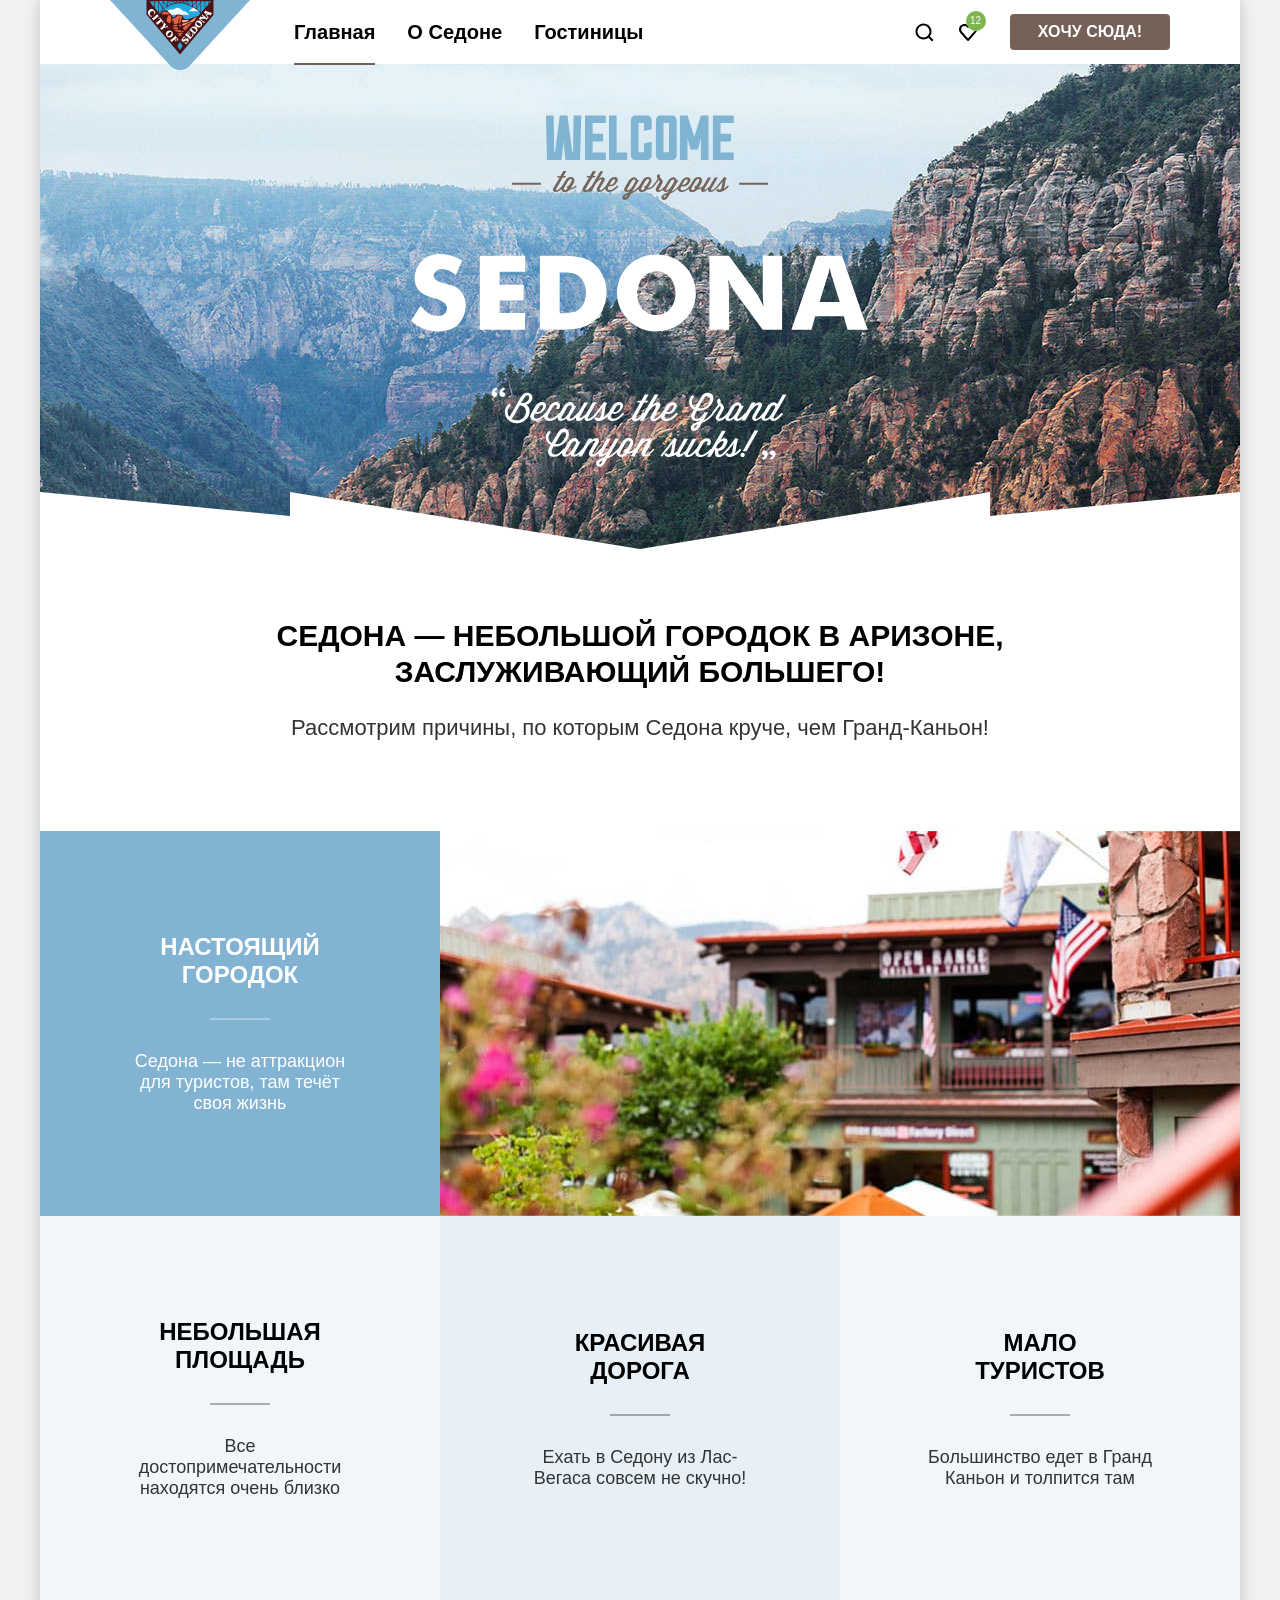
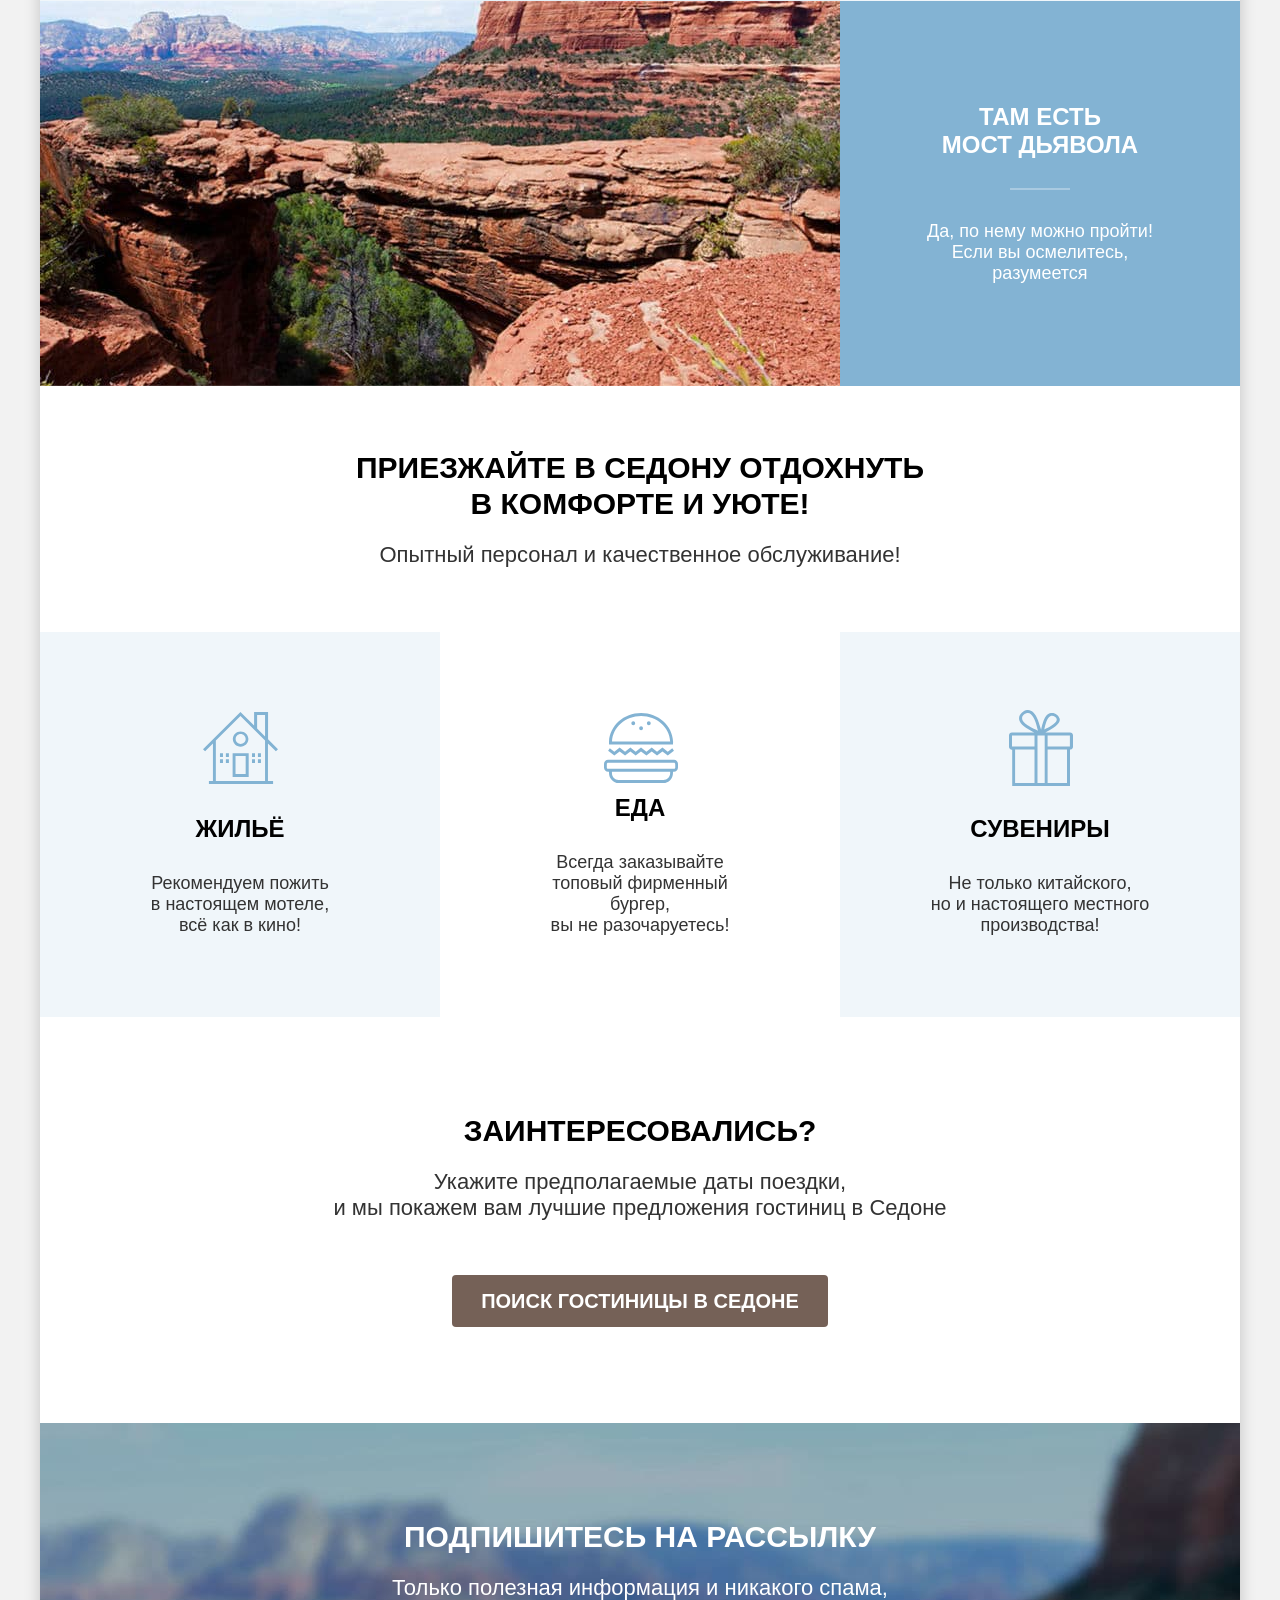
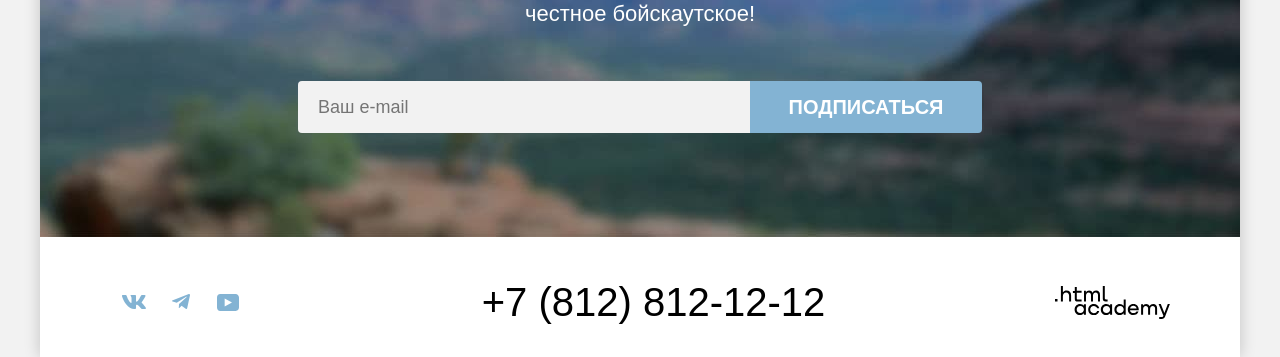
==== index.html @ 9346f553 "Merge pull request #1 from foraw/master" ====
<!DOCTYPE html>
<html lang="ru">

  <head>
    <meta charset="utf-8">
    <title>Город Седона – каньоны Аризоны</title>
    <link rel="stylesheet" href="styles/styles.css">
  </head>

  <body>
    <div class="container">
      <header class="header" data-test="header">
        <nav class="nav">
          <a class="logo" href="index.html" aria-current="page">
            <img src="images/logo.svg" width="140" height="70" alt="Логотип сайта города Седона">
          </a>
          <ul class="list nav-list">
            <li class="nav-item">
              <a class="nav-link nav-link-current" aria-current="page">Главная</a>
            </li>
            <li class="nav-item">
              <a class="nav-link" href="#">О Седоне</a>
            </li>
            <li class="nav-item">
              <a class="nav-link" href="catalog.html">Гостиницы</a>
            </li>
          </ul>
          <ul class="list nav-list user-menu-list">
            <li class="user-menu-item">
              <a class="nav-link user-menu-link user-menu-search" href="#">
                <span class="visually-hidden">Поиск по сайту</span>
              </a>
            </li>
            <li class="user-menu-item">
              <a class="nav-link user-menu-link user-menu-favorites" href="#">
                <span class="visually-hidden">Гостиниц в избранном</span>
                <span class="favorites-number">12</span>
              </a>
            </li>
            <li class="user-menu-item">
              <a class="button user-menu-button" href="#">Хочу сюда!
              </a>
            </li>
          </ul>
        </nav>
      </header>
      <main class="main" data-test="main">
        <section class="welcome" data-test="hero">
          <h1 class="visually-hidden">Добро пожаловать в Седону!</h1>
          <img class="welcome-img" src="images/welcome.svg" width="458" height="352" lang="en"
            alt="Welcome to the gorgeous Sedona, because the Grand Canyon sucks!">
        </section>
        <section class="advantages" data-test="advantages">
          <div class="title-wrapper advantages-wrapper">
            <h2 class="title">Седона&nbsp;&mdash; небольшой городок в&nbsp;Аризоне, заслуживающий большего!</h2>
            <p class="title-text">Рассмотрим причины, по&nbsp;которым Седона круче, чем Гранд-Каньон!</p>
          </div>
          <ul class="list advantages-list">
            <li class="advantages-item-special">
              <div class="advantages-item-wrap advantages-item-wrap-special">
                <h3 class="subtitle subtitle-special">Настоящий городок</h3>
                <p class="subtitle-text">Седона&nbsp;&mdash; не&nbsp;аттракцион для туристов, там течёт своя жизнь
                </p>
              </div>
              <img class="advantages-img" src="images/pictures/town-view.jpg" width="800" height="385"
                alt="Уголок Седоны на фоне гор">
            </li>
            <li class="advantages-item">
              <div class="advantages-item-wrap">
                <h3 class="subtitle subtitle-advantages">Небольшая площадь</h3>
                <p class="subtitle-text">Все достопримечательности находятся очень близко</p>
              </div>
            </li>
            <li class="advantages-item">
              <div class="advantages-item-wrap">
                <h3 class="subtitle subtitle-advantages">Красивая <br> дорога</h3>
                <p class="subtitle-text">Ехать в&nbsp;Седону из&nbsp;Лас-Вегаса совсем не&nbsp;скучно!</p>
              </div>
            </li>
            <li class="advantages-item">
              <div class="advantages-item-wrap">
                <h3 class="subtitle subtitle-advantages">Мало <br> туристов</h3>
                <p class="subtitle-text">Большинство едет в&nbsp;Гранд Каньон и&nbsp;толпится там</p>
              </div>
            </li>
            <li class="advantages-item-special">
              <img class="advantages-img" src="images/pictures/bridge.jpg" width="800" height="385" alt="Мост дьявола">
              <div class="advantages-item-wrap advantages-item-wrap-special">
                <h3 class="subtitle subtitle-special">Там есть мост&nbsp;дьявола</h3>
                <p class="subtitle-text">Да, по&nbsp;нему можно пройти! Если вы&nbsp;осмелитесь, разумеется</p>
              </div>
            </li>
          </ul>
        </section>
        <section class="advices">
          <div class="title-wrapper advices-wrapper">
            <h2 class="title">Приезжайте в&nbsp;Седону отдохнуть <br> в&nbsp;комфорте и&nbsp;уюте!</h2>
            <p class="title-text">Опытный персонал и&nbsp;качественное обслуживание!</p>
          </div>
          <ul class="list advices-list">
            <li class="advices-item advices-item-house">
              <h3 class="subtitle">Жильё</h3>
              <p class="subtitle-text">Рекомендуем пожить в&nbsp;настоящем мотеле, <br> всё как в&nbsp;кино!</p>
            </li>
            <li class="advices-item advices-item-food">
              <h3 class="subtitle">Еда</h3>
              <p class="subtitle-text">Всегда заказывайте <br> топовый фирменный бургер,
                вы&nbsp;не&nbsp;разочаруетесь!
              </p>
            </li>
            <li class="advices-item advices-item-gift">
              <h3 class="subtitle">Сувениры</h3>
              <p class="subtitle-text">Не&nbsp;только китайского, но&nbsp;и&nbsp;настоящего местного производства!
              </p>
            </li>
          </ul>
        </section>
        <section class="search" data-test="search">
          <div class="title-wrapper search-wrapper">
            <h2 class="title">Заинтересовались?</h2>
            <p class="title-text">Укажите предполагаемые даты поездки, <br> и&nbsp;мы&nbsp;покажем вам лучшие
              предложения гостиниц в&nbsp;Седоне</p>
          </div>
          <button class="button button-search" type="button" onclick="window.modalDialog.showModal();">Поиск гостиницы
            в Седоне</button>
        </section>
        <section class="subscribe subscribe-special" data-test="subscribe">
          <div class="title-wrapper subscribe-wrapper">
            <h2 class="title title-subscribe">Подпишитесь на рассылку</h2>
            <p class="title-text">Только полезная информация и&nbsp;никакого спама, честное&nbsp;бойскаутское!</p>
          </div>
          <form class="subscribe-form" action="https://echo.htmlacademy.ru/" method="post">
            <label class="visually-hidden" for="subscribe-email">Введите ваш email</label>
            <input class="input" type="email" id="subscribe-email" name="subscribe-email" placeholder="Ваш e-mail"
              required>
            <button class="button button-subscribe" type="submit">Подписаться</button>
          </form>
        </section>
      </main>
      <footer class="footer" data-test="footer">
        <section class="socials">
          <h2 class="visually-hidden">Мы в социальных сетях</h2>
          <ul class="list socials-list">
            <li class="socials-item">
              <a class="socials-link socials-link-vk" href="https://vk.com/htmlacademy">
                <span class="visually-hidden">ВКонтакте</span>
              </a>
            </li>
            <li class="socials-item">
              <a class="socials-link socials-link-telegram" href="https://t.me/htmlacademy">
                <span class="visually-hidden">Телеграм</span>
              </a>
            </li>
            <li class="socials-item">
              <a class="socials-link socials-link-youtube" href="https://www.youtube.com/user/htmlacademyru">
                <span class="visually-hidden" lang="en">YouTube</span>
              </a>
            </li>
          </ul>
        </section>
        <address class="contacts"><a class="contacts-phone" href="tel:+78128121212">+7 (812) 812-12-12</a></address>
        <a class="developer-link" href="https://htmlacademy.ru/intensive/htmlcss">
          <span class="visually-hidden">Логотип разработчика сайта HTML Academy</span>
        </a>
      </footer>
      <dialog class="modal-window" id="modalDialog">
        <div class="modal-container">
          <div class="modal modal-search">
            <form method="dialog">
              <button class="modal-close-button" type="submit">
                <span class="visually-hidden">Закрыть</span>
              </button>
            </form>
            <section class="modal-content">
              <h2 class="modal-title">Поиск гостиницы в Седоне</h2>
              <form class="modal-form" action="https://echo.htmlacademy.ru/" method="post">
                <p class="form-check-date">
                  <label class="modal-label-title" for="check-in-date">Дата заезда:</label>
                  <input class="input input-check-date" type="text" id="check-in-date" name="check-in-date"
                    placeholder="Укажите дату" value="27 Апреля 2020" autofocus required>
                  <span class="icon-calendar" tabindex="0"></span>
                </p>
                <span class="form-info form-info-warning">Мы не можем отправить вас в прошлое.</span>
                <p class="form-check-date">
                  <label class="modal-label-title" for="check-out-date">Дата выезда:</label>
                  <input class="input input-check-date" type="text" id="check-out-date" name="check-out-date"
                    placeholder="Укажите дату" value="1 Сентября 2021" required>
                  <span class="icon-calendar" tabindex="0"></span>
                </p>
                <span class="form-info">На эти даты есть свободные номера. Пока есть.</span>
                <div class="check-in-all-persons-wrapper">
                  <div class="check-in-persons-wrapper check-in-adults-wrapper">
                    <label class="modal-label-title" for="adults">Взрослые:</label>
                    <div class="buttons-wrap">
                      <button class="button button-plus-minus button-minus" type="button"></button>
                      <input class="input persons" type="text" id="adults" name="adults" value="2" placeholder="0"
                        maxlength="2" required>
                      <button class="button button-plus-minus button-plus" type="button"></button>
                    </div>
                  </div>
                  <div class="check-in-persons-wrapper check-in-children-wrapper">
                    <label class="modal-label-title modal-label-title-children" for="children">Дети:</label>
                    <span class="tooltip-icon" tabindex="0"></span>
                    <span class="tooltip-text">Укажите количество детей, которые будут с&nbsp;вами, возраст
                      которых
                      от&nbsp;6&nbsp;до&nbsp;18&nbsp;лет. Дети до&nbsp;6&nbsp;лет размещаются бесплатно.
                    </span>
                    <div class="buttons-wrap">
                      <button class="button button-plus-minus button-minus" type="button"></button>
                      <input class="input persons" type="text" id="children" name="children" value="2" placeholder="0"
                        maxlength="2">
                      <button class="button button-plus-minus button-plus" type="button"></button>
                    </div>
                  </div>
                </div>
                <button class=" button button-request" type="submit">Найти</button>
              </form>
            </section>
          </div>
        </div>
      </dialog>
    </div>
  </body>

</html>
---- styles/styles.css ----
@font-face {
   font-family: "PT Sans";
   font-weight: 400;
   font-style: normal;
   font-display: swap;
   src: url("../fonts/ptsans-400.woff2") format("woff2");
 }

 @font-face {
   font-family: "PT Sans";
   font-weight: 700;
   font-style: normal;
   font-display: swap;
   src: url("../fonts/ptsans-700.woff2") format("woff2");
 }

 body {
  font-family: "PT Sans", sans-serif;
  font-size: 22px;
  line-height: 26px;
  color: #333333;
  background-color: #f2f2f2;
  margin: 0;
}

*,
*::before,
*::after {
  box-sizing: border-box;
}

img {
  max-width: 100%;
  height: auto;
  object-fit: contain;
}

.visually-hidden {
  position: fixed;
  transform: scale(0);
}

.container {
  background-color: #ffffff;
  box-shadow: 0 0 15px rgba(0, 0, 0, 0.2);
  display: flex;
  flex-direction: column;
  width: 1200px;
  min-height: 100vh;
  margin-inline: auto;
  text-align: center;
}

.button {
  color: #ffffff;
  background-color: #83b3d3;
  display: inline-block;
  font-family: inherit;
  font-size: 16px;
  line-height: 20px;
  font-weight: 700;
  text-transform: uppercase;
  text-decoration: none;
  text-align: center;
  padding: 8px 16px;
  border: none;
  border-radius: 4px;
  cursor: pointer;
}

.button:hover,
.button:focus {
  background-color: #68a2ca;
}

.button:active {
  color: rgba(255, 255, 255, 0.3);
}

.button:disabled {
  color: #ffffff;
  background-color: #e5e5e5;
}

.header {
  color: #000000;
  padding: 0 70px;
}

.nav {
  display: flex;
  gap: 28px;
}

.logo {
  margin-bottom: -6px;
  position: relative;
}

.nav img {
  display: block;
}

.list {
  list-style-type: none;
  margin: 0;
  padding: 0;
}

.nav-list {
  width: 480px;
  display: flex;
  flex-wrap: wrap;
  align-items: center;
}

.user-menu-list {
  margin-left: auto;
  width: 350px;
  justify-content: end;
}

.nav-link {
  font-size: 20px;
  line-height: 24px;
  font-weight: 700;
  text-transform: capitalize;
  color: inherit;
  text-decoration: none;
  padding: 20px 16px;
  display: block;
  position: relative;
}

.nav-link-current::after {
  content: "";
  position: absolute;
  right: 16px;
  left: 16px;
  bottom: -1px;
  height: 2px;
  background-color: #756257;
}

.user-menu-list .nav-link {
  padding: 22px 12px;
}

.user-menu-link::before {
  content: "";
  display: block;
  background: #000000;
  width: 20px;
  height: 20px;
  -webkit-mask: no-repeat center;
  mask: no-repeat center;
}

.user-menu-search::before {
  -webkit-mask-image: url("../images/icons/search.svg");
  mask-image: url("../images/icons/search.svg");
}

.user-menu-favorites::before {
  -webkit-mask-image: url("../images/icons/favorite.svg");
  mask-image: url("../images/icons/favorite.svg");
  position: relative;
}

.favorites-number {
  display: block;
  color: #ffffff;
  background-color: #7db54f;
  font-size: 10px;
  line-height: 10px;
  font-weight: 400;
  border-radius: 50%;
  padding: 5px;
  padding-left: 4px;
  position: absolute;
  top: 11px;
  right: 4px;
}

.user-menu-button {
  background-color: #756157;
  min-width: 160px;
  margin-left: 20px;
}

.user-menu-button:hover,
.user-menu-button:focus {
  background-color: #615048;
}

.user-menu-button:active {
  color: rgba(255, 255, 255, 0.3);
  background-color: #756157;
}

.user-menu-button:disabled {
  color: #ffffff;
  background-color: #e5e5e5;
}

.main {
  flex-grow: 1;
  display: flex;
  flex-direction: column;
  gap: 20px;
}

.welcome {
  background-image: url("../images/divider.svg"), url("../images/pictures/background-rocks-1.jpg");
  background-repeat: no-repeat;
  background-color: #bdd6e5;
  background-position: bottom;
  padding: 51px 70px 82px;
}

.welcome-img {
  display: block;
  margin-inline: auto;
}

.title {
  color: #000000;
  font-size: 30px;
  line-height: 36px;
  font-weight: 700;
  text-transform: uppercase;
  margin: 0;
}

.title-text {
  margin: 0;
}

.subtitle {
  color: #000000;
  font-size: 24px;
  line-height: 28px;
  font-weight: 700;
  text-transform: uppercase;
  margin: 0;
  position: relative;
}

.advantages-item-wrap .subtitle::after{
  content: "";
  position: absolute;
  right: 85px;
  left: 85px;
  top: 85px;
  height: 2px;
  background-color: rgba(0, 0, 0, 0.3);
}

.subtitle-special {
  color: #ffffff;
}

.advantages-item-wrap .subtitle-special::after {
  background-color: rgba(255, 255, 255, 0.3);
}

.subtitle-text {
  font-size: 18px;
  line-height: 21px;
  margin: 0;
}

.advantages {
  display: flex;
  flex-direction: column;
  flex-wrap: wrap;
  gap: 25px;
}

.title-wrapper {
  display: flex;
  flex-direction: column;
  padding: 49px 190px 65px;
  gap: 20px;
}

.advantages-wrapper {
  gap: 25px;
}

.advantages-list {
  display: flex;
  flex-wrap: wrap;
}

.advantages-item {
  background-color: rgba(131, 179, 211, 0.12);
  display: flex;
  flex-direction: row;
  flex-grow: 1;
  width: 400px;
  min-height: 385px;
}

.advantages-item:nth-child(odd) {
  background-color: rgba(131, 179, 211, 0.2);
}

.advantages-item-special {
  background-color: #83b3d3;
  color: #ffffff;
  display: flex;
  flex-direction: row;
  flex-grow: 1;
}

.advantages-item-wrap {
  display: flex;
  flex-direction: column;
  flex-grow: 1;
  gap: 62px;
  margin: auto 0;
  padding: 85px;
}

.advices {
  display: flex;
  flex-direction: column;
  gap: 20px;
}

.advices-wrapper {
  padding-block: 44px;
}

.advices-list {
  display: flex;
  flex-wrap: wrap;
}

.advices-item {
  display: flex;
  flex-direction: column;
  justify-content: end;
  flex-grow: 1;
  align-items: center;
  gap: 30px;
  width: 400px;
  min-height: 385px;
  margin: auto 0;
  padding: 81px 85px 81px;
  position: relative;
}

.advices-item:nth-child(odd) {
  background-color: rgba(131, 179, 211, 0.12);
}

.advices-item::after {
  content: "";
  display: block;
  width: 75px;
  height: 72px;
  position: absolute;
  top: 80px;
  background: no-repeat center / contain;
}

.advices-item-house::after {
  background-image: url("../images/house.svg");
}

.advices-item-food::after {
  background-image: url("../images/food.svg");
}

.advices-item-gift::after {
  background-image: url("../images/gift.svg");
  top: 78px;
  height: 76px;
}

.search {
  display: flex;
  flex-direction: column;
  align-items: center;
  padding: 27px 70px 76px;
}

.search-wrapper {
  padding-bottom: 54px;
}

.button-search {
  background-color: #756157;
  font-size: 20px;
  line-height: 36px;
  min-width: 376px;
}

.button-search:hover,
.button-search:focus {
  background-color: #615048;
}

.button-search:active {
  color: rgba(255, 255, 255, 0.3);
  background-color: #756157;
}

.button-search:disabled {
  color: #ffffff;
  background-color: #e5e5e5;
}

.subscribe {
  display: flex;
  flex-direction: column;
  padding: 47px 70px 104px;
}

.subscribe-wrapper {
  padding-bottom: 54px;
}

.subscribe-form {
  display: flex;
  margin-inline: auto;
  min-width: 684px;
}

.title-subscribe {
  color: #ffffff;
}

.subscribe-special {
  background-image: url("../images/pictures/background-rocks-3.jpg");
  background-size: cover;
  background-repeat: no-repeat;
  background-color: #bdd6e5;
  color: #ffffff;
}

.input {
  background-color: #f2f2f2;
  font-family: inherit;
  font-size: 18px;
  line-height: 24px;
  text-indent: 20px;
  padding: 0;
  border: none;
  border-radius: 4px 0 0 4px;
  flex-grow: 1;
}

.button-subscribe {
  font-size: 20px;
  line-height: 36px;
  min-width: 232px;
  border-radius: 0 4px 4px 0;
}

.footer {
  display: flex;
  justify-content: space-between;
  align-items: center;
  padding: 45px 70px 35px;
}

.socials {
  width: 142px;
  height: 40px;
}

.socials-list {
  display: flex;
}

.socials-link {
  display: flex;
  justify-content: center;
  align-items: center;
  width: 47px;
  height: 40px;
}

.socials-link::before {
  content: "";
  display: block;
  background: #83b3d3;
  -webkit-mask: no-repeat center;
  mask: no-repeat center;
}

.socials-link-vk::before {
  width: 24px;
  height: 14px;
  -webkit-mask-image: url("../images/socials/vk.svg");
  mask-image: url("../images/socials/vk.svg");
}

.socials-link-telegram::before {
  width: 18px;
  height: 16px;
  -webkit-mask-image: url("../images/socials/telegram.svg");
  mask-image: url("../images/socials/telegram.svg");
}

.socials-link-youtube::before {
  width: 22px;
  height: 17px;
  -webkit-mask-image: url("../images/socials/youtube.svg");
  mask-image: url("../images/socials/youtube.svg");
}

.socials-link:hover::before,
.socials-link:focus::before {
  background: #68a2ca;
}

.socials-link:active::before {
  background: rgba(104, 162, 202, 0.3);
}

.contacts-phone {
  color: #000000;
  font-style: normal;
  font-size: 40px;
  line-height: 40px;
  text-transform: uppercase;
  text-decoration: none;
  white-space: nowrap;
  display: inline-block;
}

.contacts-phone:hover,
.contacts-phone:focus {
  color: #756157;
}

.contacts-phone:active {
  color: rgba(117, 97, 87, 0.3);
}

.developer-link {
  display: flex;
  justify-content: center;
  align-items: center;
  width: 115px;
  height: 33px;
}

.developer-link::before {
  content: "";
  display: block;
  width: 115px;
  height: 33px;
  background: #000000;
  -webkit-mask: url("../images/developer-logo.svg") no-repeat center;
  mask: url("../images/developer-logo.svg") no-repeat center;
}

.developer-link:hover::before,
.developer-link:focus::before {
  background: #756157;
}

.developer-link:active::before {
  background: rgba(117, 97, 87, 0.3);
}

body:has(.modal-window[open]:modal) {
  overflow: hidden;
}

html:has(.modal-window[open]:modal) {
  scrollbar-width: none;
  scrollbar-color: transparent transparent;

  &::-webkit-scrollbar {
    width: 0;
    background: transparent;
  }
}

.modal-window {
  margin: 0;
  padding: 0;
  border: 0;
}

.modal-window[open]:modal {
  width: 100%;
  height: 100%;
  background: transparent;
}

.modal-window::backdrop {
  background: rgba(242, 242, 242, 0.8);
}

.modal-container {
  position: fixed;
  inset: 0;
  display: flex;
  width: 100%;
  height: 100%;
}

.modal {
  position: relative;
  margin: auto;
  padding: 64px 70px;
  border-radius: 30px;
  box-shadow: 0 25px 50px 0 rgba(0, 0, 0, 0.15);
  background-color: #ffffff;
}

.modal-search {
  min-width: 717px;
}

.modal-close-button {
  position: absolute;
  padding: 0;
  top: 64px;
  right: 52px;
  width: 52px;
  height: 52px;
  border: none;
  border-radius: 50%;
  background-color: #f2f2f2;
  cursor: pointer;
}

.modal-close-button::after {
  position: absolute;
  content: "";
  display: block;
  top: 19px;
  left: 19px;
  width: 14px;
  height: 14px;
  background: #000000;
  -webkit-mask: url("../images/icons/close.svg") no-repeat center;
  mask: url("../images/icons/close.svg") no-repeat center;
}

.modal-close-button:hover {
  background-color: #e6e6e6;
}

.modal-close-button:focus {
  background-color: #e6e6e6;
  outline: 3px solid #82b3d3;
}

.modal-close-button:active::after {
  opacity: 0.3;
}

.modal-form {
  display: flex;
  flex-direction: column;
}

.form-check-date {
  display: flex;
  justify-content: space-between;
  align-items: center;
  margin: 0;
  margin-bottom: 4px;
  position: relative;
}

.input-check-date {
  font-weight: 700;
  width: 440px;
  border-radius: 4px;
  padding: 12px 20px;
  text-indent: 0;
  flex-grow: 0;
}

.input-check-date:hover {
  background-color: #e6e6e6;
}

.input-check-date:focus {
  background-color: #e6e6e6;
  border-radius: 5px;
  outline: 3px solid #82b3d3;
}

.icon-calendar {
  position: absolute;
  content: "";
  display: block;
  width: 20px;
  height: 20px;
  top: 14px;
  right: 20px;
  cursor: pointer;
  background: url("../images/icons/calendar.svg") no-repeat center;
}

.modal-title {
  font-size: 30px;
  line-height: 36px;
  text-align: left;
  max-width: 500px;
  margin: 0;
  margin-bottom: 64px;
  color: #000000;
  text-transform: uppercase;
}

.form-info {
  font-size: 16px;
  line-height: 21px;
  text-align: left;
  margin-left: 157px;
  margin-bottom: 23px;
}

.form-info-warning {
  color: #ff5757;
}

.check-in-all-persons-wrapper {
  display: flex;
  justify-content: space-between;
  flex-wrap: wrap;
  margin-bottom: 48px;
}

.check-in-persons-wrapper {
  display: flex;
  flex-wrap: wrap;
  align-items: center;
  justify-content: space-between;
  min-width: 242px;
  gap: 46px;
}

.modal-label-title {
  font-size: 20px;
  line-height: 24px;
  font-weight: 700;
  text-transform: capitalize;
  color: inherit;
  cursor: pointer;
}

.tooltip-icon {
  position: absolute;
  width: 0;
  height: 0;
}

.tooltip-icon::after {
  position: absolute;
  content: "";
  display: block;
  width: 26px;
  height: 26px;
  top: -12px;
  left: 59px;
  cursor: pointer;
  background: url("../images/icons/info.svg") no-repeat center;
}

.check-in-children-wrapper {
  position: relative;
}

.tooltip-text {
  font-size: 16px;
  line-height: 20px;
  font-weight: 400;
  text-align: left;
  color: #ffffff;
  border-radius: 10px;
  box-shadow: 0 15px 30px 0 rgba(0, 0, 0, 0.3);
  background: #333333;
  width: 256px;
  padding: 21px;
  position: absolute;
  content: "";
  top: 52px;
  left: -56px;
  display: none;
}

.tooltip-text::before {
  position: absolute;
  content: "";
  display: block;
  width: 0;
  height: 0;
  top: -17px;
  left: 119px;
  border: 9px solid transparent;
  border-bottom: 9px solid #333333;
}

.tooltip-icon:hover + .tooltip-text,
.tooltip-icon:focus + .tooltip-text,
.tooltip-icon:active + .tooltip-text {
  display: block;
}

.buttons-wrap {
  display: flex;
  width: 110px;
  align-items: center;
  background-color: #f2f2f2;
  border-radius: 4px;
}

.button-plus-minus {
  display: flex;
  justify-content: center;
  align-items: center;
  width: 20px;
  height: 20px;
  margin: 14px 10px;
  padding: 0;
  background-color: #f2f2f2;
  cursor: pointer;
}

.button-plus-minus::after {
  content: "";
  display: block;
  width: 20px;
  height: 20px;
  background-color:  rgba(117, 97, 87, 0.3);
  -webkit-mask: no-repeat center;
  mask: no-repeat center;
}

.button-plus::after {
  -webkit-mask-image: url("../images/icons/plus.svg");
  mask-image: url("../images/icons/plus.svg");
}

.button-minus::after {
  -webkit-mask-image: url("../images/icons/minus.svg");
  mask-image: url("../images/icons/minus.svg");
}

.button-plus-minus:hover,
.button-plus-minus:focus,
.button-plus-minus:active {
  background-color: #f2f2f2;
}

.button-plus-minus:focus {
  outline: 3px solid #82b3d3;
  border-radius: 4px;
}

.button-plus-minus:hover::after {
  background-color: #000000;
}

.button-plus-minus:focus::after {
  background: #000000;
}

.persons {
  line-height: 20px;
  font-weight: 700;
  text-indent: 0;
  text-align: center;
  width: 31px;
  padding: 14px 4px;
  cursor: pointer;
}

.button-request {
  font-size: 20px;
  line-height: 24px;
  padding-block: 18px;
  border-radius: 10px;
}

.catalog-top {
  background-image: url("../images/pictures/background-rocks-2.jpg");
  background-repeat: no-repeat;
  background-size: cover;
  background-color: #bdd6e5;
  color: #ffffff;
  text-align: left;
  display: flex;
  flex-direction: column;
  padding: 35px 70px 70px;
}

.catalog-top-title {
  font-size: 60px;
  font-weight: 700;
  line-height: 78px;
  margin: 0;
  margin-bottom: 8px;
}

.breadcrumbs-list {
  display: flex;
  align-items: center;
  gap: 28px;
  font-size: 16px;
  line-height: 21px;
  margin: 0;
  margin-bottom: 40px;
}

.breadcrumbs-link {
  color: inherit;
  text-decoration: none;
}

.breadcrumbs-link-index {
  content: "";
  display: block;
  width: 13px;
  height: 15px;
  background-color: #ffffff;
  -webkit-mask: url("../images/icons/house-small.svg") no-repeat center;
  mask: url("../images/icons/house-small.svg") no-repeat center;
}

.breadcrumbs-link-index:hover {
  background-color: rgba(255, 255, 255, 0.6);
}

.breadcrumbs-link-index:active {
  background-color: rgba(255, 255, 255, 0.3);
}

.breadcrumbs-link-catalog {
  position: relative;
}

.breadcrumbs-link-catalog::before {
  content: "";
  display: block;
  width: 7px;
  height: 10px;
  position: absolute;
  top: 6px;
  left: -17px;
  background: url("../images/icons/arrow-right.svg") no-repeat center;
}

.filter-form {
  display: flex;
  gap: 70px;
  flex-wrap: wrap;
}

.filter-group {
  display: flex;
  gap: 18px;
  flex-direction: column;
  min-width: 150px;
  margin: 0;
  margin-bottom: 3px;
  padding: 0;
  border: none;
}

.filter-list {
  display: grid;
  gap: 16px;
}

.filter-title {
  font-size: 20px;
  line-height: 24px;
  font-weight: 700;
  margin-bottom: 32px;
  padding: 0;
}

.filter-item {
  font-size: 18px;
  line-height: 23px;
}

.filter-subject {
  position: relative;
  display: block;
  padding-left: 36px;
  cursor: pointer;
}

.input-check {
  position: absolute;
  top: 2px;
  left: 0;
  width: 20px;
  height: 20px;
  border-radius: 4px;
  background-color: #ffffff;
}

.input-check-radio {
  border-radius: 50%;
}

.input-box[type="checkbox"]:checked + .input-check-box::after {
  position: absolute;
  content: "";
  display: block;
  width: 20px;
  height: 19px;
  top: 50%;
  left: 50%;
  transform: translate(-50%,-50%);
  background: no-repeat;
  background-image: url("../images/icons/tick.svg");
}

.input-radio[type="radio"]:checked + .input-check-radio::after {
  position: absolute;
  content: "";
  display: block;
  width: 10px;
  height: 10px;
  border-radius: 50%;
  top: 50%;
  left: 50%;
  transform: translate(-50%,-50%);
  background-color: #3f5e72;
}

.filter-subject:hover .input-check {
  background-color: rgba(255, 255, 255, 0.6);
}

.filter-subject:hover .check-box-title {
  color: rgba(255, 255, 255, 0.6);
}

.input-check:focus {
  outline: 3px solid #83b3d3;
}

.filter-subject:active .input-check {
  background-color: rgba(255, 255, 255, 0.3);
}

.filter-subject:active .check-box-title {
  color: rgba(255, 255, 255, 0.3);
}

.filter-group-price {
  display: grid;
  grid-template-columns: 1fr 1fr;
  column-gap: 2px;
  align-content: space-between;
  margin: 0;
  margin-left: auto;
}

.filter-inputs-wrapper {
  display: flex;
  gap: 2px;
  grid-column: 1 / -1;
}

.control-price-wrap {
  position: relative;
  display: flex;
}

.filter-input {
  font-weight: 700;
  width: 143px;
  padding-block: 12px;
}

.filter-input-right {
  border-radius: 0 4px 4px 0;
}

.input-box {
  font-family: inherit;
  font-size: inherit;
}

.input-text {
  position: absolute;
  content: "";
  display: block;
  width: 20px;
  height: 24px;
  top: 12px;
  right: 17px;
  font-size: 18px;
  line-height: 24px;
  color: #000000;
  opacity: 0.3;
}

.input-text-right {
  right: 20px;
}

.range-scale {
  grid-column: 1 / -1;
  position: relative;
  height: 4px;
  margin-bottom: 8px;
  background-color: rgba(255, 255, 255, 0.3);
}

.range-bar {
  position: absolute;
  height: 4px;
  background-color: #ffffff;
}

.button-slider {
  position: absolute;
  width: 20px;
  height: 20px;
  background: #ffffff;
  border-radius: 5px;
  border-style: none;
  cursor: pointer;
}

.button-slider:focus {
  outline: 3px solid #83b3d3;
  box-shadow: 0 4px 10px 0 rgba(0, 0, 0, 0.25);
}

.button-slider:active {
  outline: 2px solid #83b3d3;
  box-shadow: 0 7px 15px 0 rgba(0, 0, 0, 0.4);
}

.button-slider-min {
  top: -8px;
  left: -10px;
}

.button-slider-max {
  top: -8px;
  left: 197px;
}

.filter-form-buttons {
  display: flex;
  flex-direction: column;
  justify-content: end;
}

.filter-form-button {
  min-width: 191px;
}

.button-reset {
  background-color: transparent;
  margin-top: 32px;
}

.button-reset:hover {
  background-color: inherit;
  color: rgba(255, 255, 255, 0.6);
}

.button-reset:focus {
  background-color: inherit;
  outline: 3px solid #83b3d3;
}

.button-reset:active {
  background-color: inherit;
  color: rgba(255, 255, 255, 0.3);
}

.button-reset:disabled {
  background-color: inherit;
  opacity: 0.1;
}

.sorting-wrapper {
  display: flex;
  align-items: center;
  padding: 30px 70px 20px;
}

.select-wrap {
  position: relative;
  display: flex;
  align-items: center;
  width: 292px;
  margin-left: 200px;
  margin-right: auto;
}

.select-sorting {
  font-family: inherit;
  font-size: 18px;
  line-height: 21px;
  color: #333333;
  width: 100%;
  padding: 14px 20px;
  padding-right: 99px;
  outline: 2px solid #e5e5e5;
  outline-offset: -2px;
  border: none;
  border-radius: 4px;
  background-color: #ffffff;
  background-image: url("../images/icons/arrow-down.svg");
  background-repeat: no-repeat;
  background-position: right 20px center;
  appearance: none;
}

.select-sorting:hover,
.select-sorting:focus {
  outline-color: #68a2ca;
}

.select-sorting:disabled {
  outline-color: rgba(0, 0, 0, 0.3);
}

.view-mode-list {
  display: flex;
  gap: 8px;
}

.view-mode-link {
  color: inherit;
  text-decoration: none;
}

.view-mode-link {
  display: flex;
  justify-content: center;
  align-items: center;
  width: 48px;
  height: 48px;
  border: 2px solid #e5e5e5;
  border-radius: 4px;
}

.view-mode-selected {
  border-color: #000000;
}

.view-mode-link:hover {
  border-color: #000000;
}

.view-mode-link:focus {
  border-color: #68a2ca;
}

.view-mode-link:active {
  border-color: #000000;
}

.view-mode-link::before {
  content: "";
  display: block;
  background-color: #000000;
  background: no-repeat center;
}

.view-mode-tile::before {
  width: 16px;
  height: 14px;
  background-image: url("../images/icons/mode-tile.svg");
}

.view-mode-card::before {
  width: 16px;
  height: 14px;
  background-image: url("../images/icons/mode-card.svg");
}

.view-mode-list::before {
  width: 16px;
  height: 14px;
  background-image: url("../images/icons/mode-list.svg");
}

.catalog {
  display: flex;
  flex-direction: column;
  gap: 20px;
  text-align: left;
}

.catalog-list {
  display: grid;
  grid-template-columns: repeat(3, 1fr);
  gap: 20px;
  padding: 0 70px 20px;
  position: relative;
}

.catalog-list::after {
  content: "";
  position: absolute;
  right: 70px;
  left: 70px;
  bottom: -20px;
  height: 1px;
  background-color: #e6e6e6;
}

.catalog-item {
  display: grid;
  grid-template-columns: 1fr 1fr;
  row-gap: 16px;
  column-gap: 20px;
  padding: 20px;
  box-shadow: 1px 1px #e6e6e6, -1px -1px #e6e6e6;
  border-radius: 4px;
}

.catalog-img-link {
  text-decoration: none;
  grid-column: 1 / -1;
  justify-self: center;
}

.catalog-image {
  display: block;
  object-fit: contain;
}

.catalog-title-link {
  text-decoration: none;
  grid-column: 1 / -1;
}

.catalog-title {
  text-transform: none;
}

.subtitle-text-price {
  justify-self: end;
}

.button-info {
  background-color: #756157;
}

.button-info:hover,
.button-info:focus {
  background-color: #615048;
}

.button-info:active {
  color: rgba(255, 255, 255, 0.3);
  background-color: #756157;
}

.button-search:disabled {
  color: #ffffff;
  background-color: #e5e5e5;
}

.button-favorite-active {
  background-color: #7db54f;
}

.button-favorite-active:hover,
.button-favorite-active:focus {
  background-color: #6c9e42;
}

.button-favorite-active:active {
  color: rgba(255, 255, 255, 0.3);
  background-color: #7db54f;
}

.button-favorite-active:disabled {
  color: #ffffff;
  background-color: #e5e5e5;
}

.button-rating {
  color: #000000;
  background-color: #f2f2f2;
  font-weight: 400;
  padding: 9px 16px 8px;
  cursor: default;
}

.button-rating:hover,
.button-rating:focus,
.button-rating:active,
.button-rating:disabled{
  background-color: #f2f2f2;
  color: #000000;
}

.catalog-item p {
  margin: 0;
}

.stars {
  position: relative;
}

.stars::after {
  content: "";
  display: block;
  width: 18px;
  height: 17px;
  transform: translateY(10px);
  background-image: url("../images/icons/star.svg");
  background-repeat: space;
  background-position: left;
}

.stars-two::after {
  width: 42px;
}

.stars-three::after {
  width: 66px;
}

.stars-four::after {
  width: 89px;
}

.stars-five::after {
  width: 104px;
}

.pagination-list {
  display: flex;
  padding: 40px 70px;
  gap: 8px;
}

.button-pagination {
  font-size: 20px;
  line-height: 36px;
  padding: 12px 24px;
}

.button-pagination-current {
  background-color: #f2f2f2;
  color: #000000;
  cursor: default;
}

.button-pagination-current:hover,
.button-pagination-current:focus,
.button-pagination-current:active,
.button-pagination-current:disabled {
  background-color: #f2f2f2;
  color: #000000;
}

.pagination-dots {
  font-weight: 400;
  background-color: transparent;
  color: #000000;
  cursor: default;
}

.pagination-dots:hover,
.pagination-dots:focus,
.pagination-dots:active,
.pagination-dots:disabled {
  background-color: transparent;
  color: #000000;
}

.button-pagination-two-digits {
  padding: 12px 18px;
}
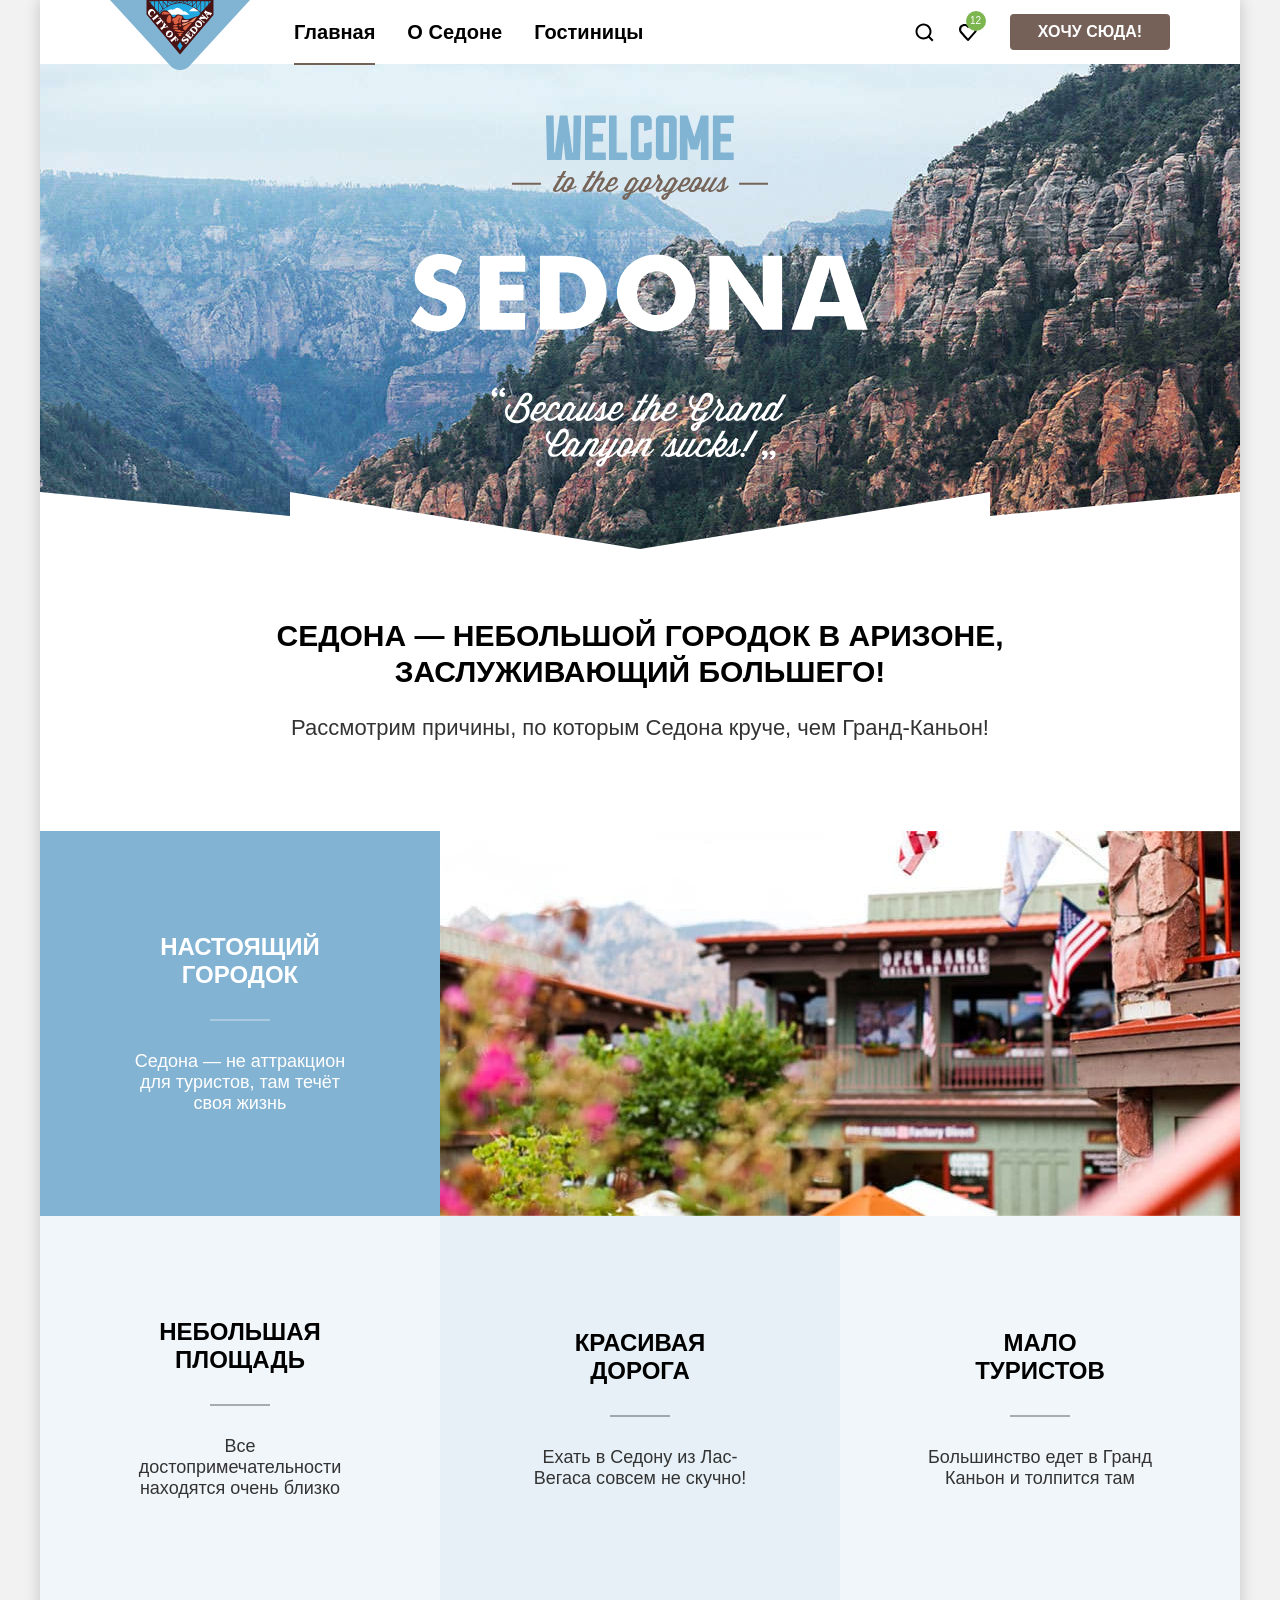
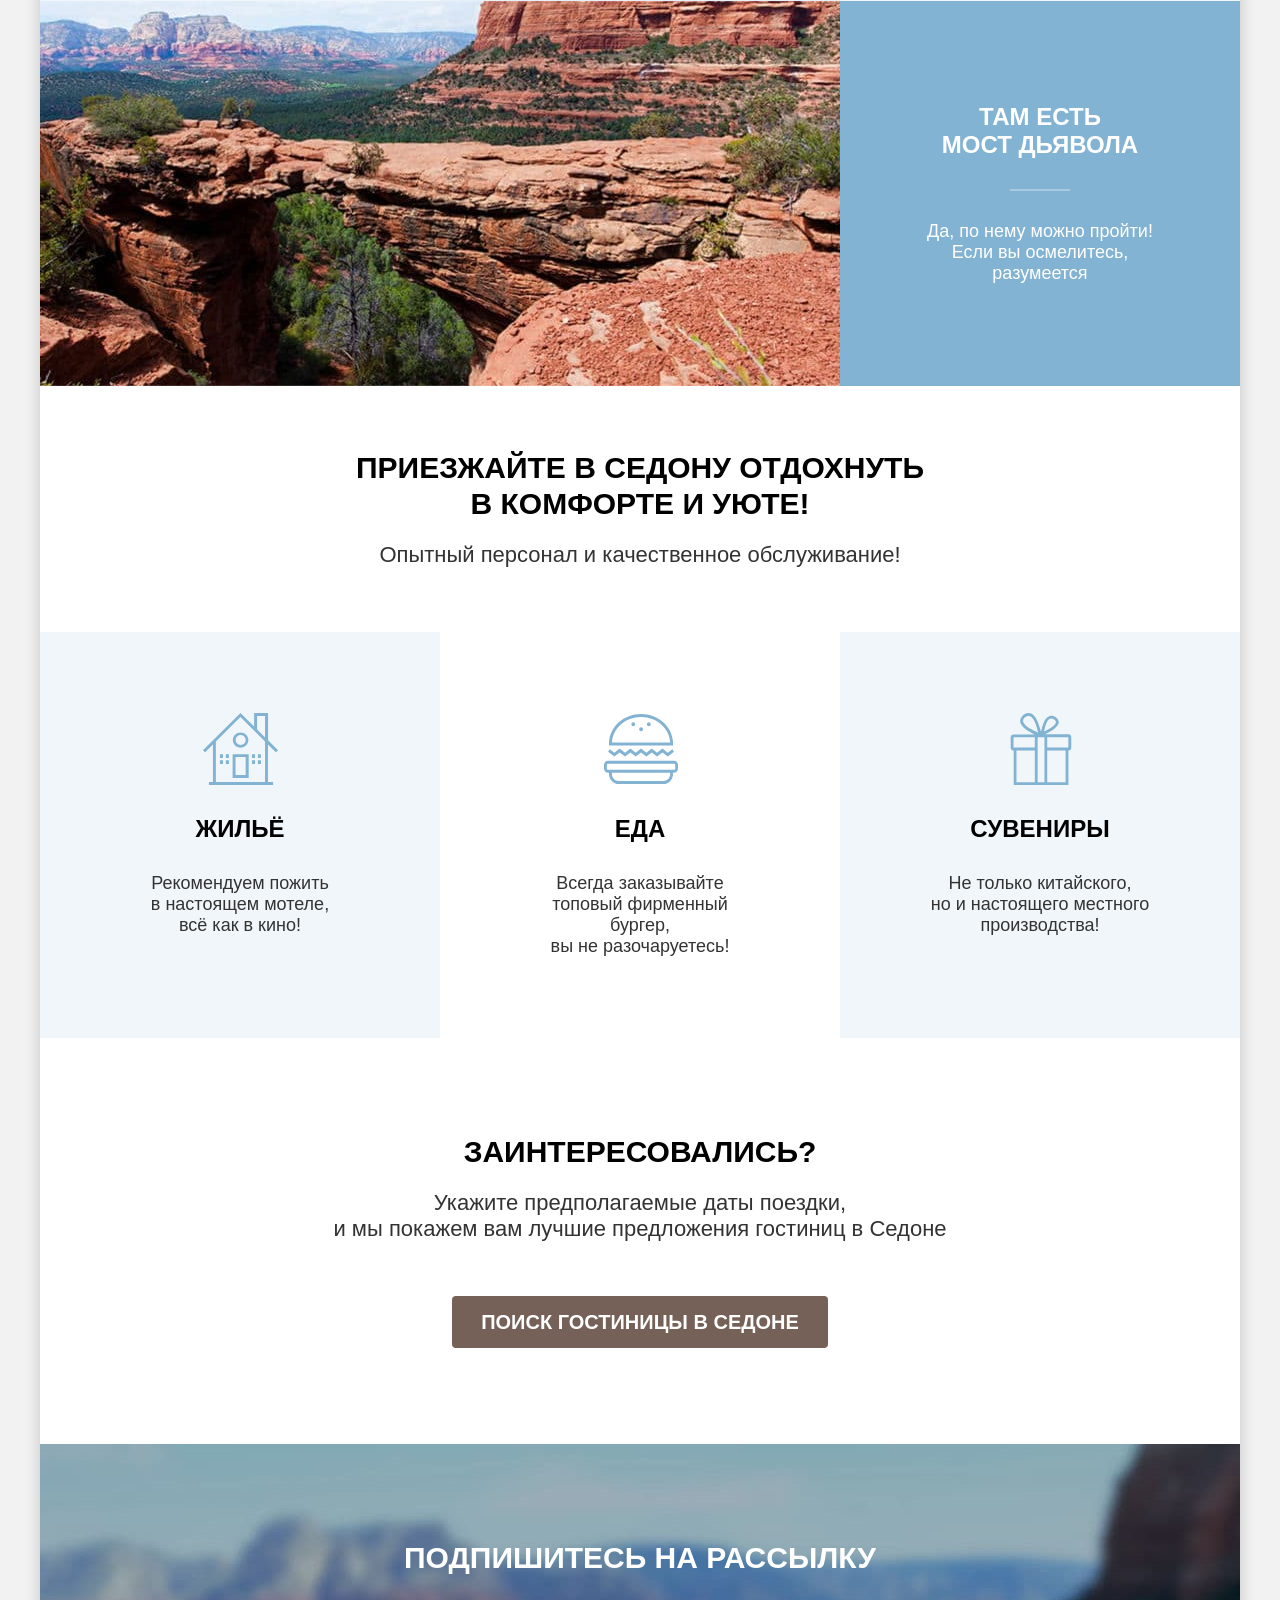
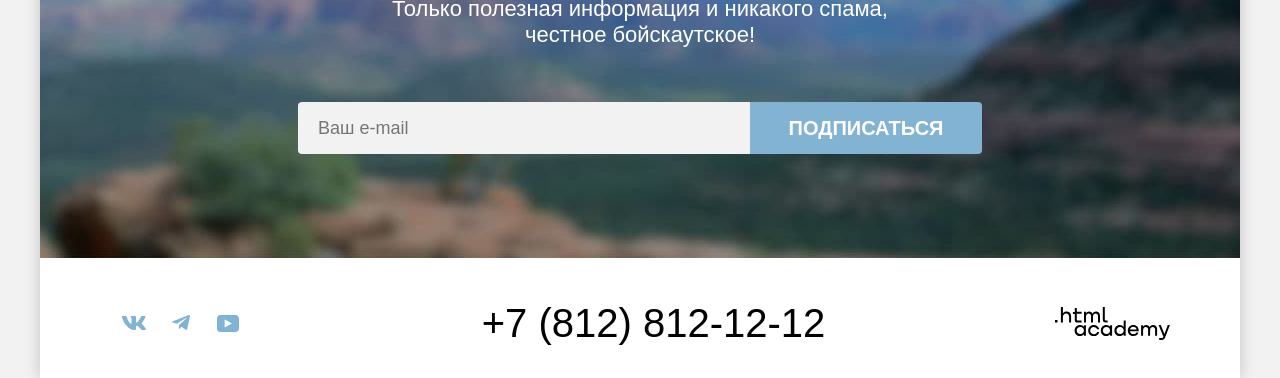
==== commit cbb29232: "Merge pull request #2 from foraw/master" ====
--- a/index.html
+++ b/index.html
@@ -5,6 +5,7 @@
     <meta charset="utf-8">
     <title>Город Седона – каньоны Аризоны</title>
     <link rel="stylesheet" href="styles/styles.css">
+    <link rel="icon" href="/favicon.ico">
   </head>
 
   <body>
@@ -177,25 +178,29 @@
                 <p class="form-check-date">
                   <label class="modal-label-title" for="check-in-date">Дата заезда:</label>
                   <input class="input input-check-date" type="text" id="check-in-date" name="check-in-date"
-                    placeholder="Укажите дату" value="27 Апреля 2020" autofocus required>
-                  <span class="icon-calendar" tabindex="0"></span>
+                    placeholder="Укажите дату" value="27 апреля 2020" autofocus required>
+                  <span class="icon-calendar" tabindex="0" aria-label="Календарь даты заезда"></span>
+                  <span class="form-info form-info-warning">Мы не можем отправить вас в прошлое.</span>
                 </p>
-                <span class="form-info form-info-warning">Мы не можем отправить вас в прошлое.</span>
                 <p class="form-check-date">
                   <label class="modal-label-title" for="check-out-date">Дата выезда:</label>
                   <input class="input input-check-date" type="text" id="check-out-date" name="check-out-date"
-                    placeholder="Укажите дату" value="1 Сентября 2021" required>
-                  <span class="icon-calendar" tabindex="0"></span>
+                    placeholder="Укажите дату" value="1 сентября 2023" required>
+                  <span class="icon-calendar" tabindex="0" aria-label="Календарь даты выезда "></span>
+                  <span class="form-info">На эти даты есть свободные номера. Пока есть.</span>
                 </p>
-                <span class="form-info">На эти даты есть свободные номера. Пока есть.</span>
                 <div class="check-in-all-persons-wrapper">
                   <div class="check-in-persons-wrapper check-in-adults-wrapper">
                     <label class="modal-label-title" for="adults">Взрослые:</label>
                     <div class="buttons-wrap">
-                      <button class="button button-plus-minus button-minus" type="button"></button>
-                      <input class="input persons" type="text" id="adults" name="adults" value="2" placeholder="0"
+                      <button class="button button-plus-minus button-minus" type="button">
+                        <span class="visually-hidden">Увеличивает количество взрослых</span>
+                      </button>
+                      <input class="input input-persons" type="text" id="adults" name="adults" value="2" placeholder="0"
                         maxlength="2" required>
-                      <button class="button button-plus-minus button-plus" type="button"></button>
+                      <button class="button button-plus-minus button-plus" type="button">
+                        <span class="visually-hidden">Уменьшает количество взрослых</span>
+                      </button>
                     </div>
                   </div>
                   <div class="check-in-persons-wrapper check-in-children-wrapper">
@@ -206,10 +211,14 @@
                       от&nbsp;6&nbsp;до&nbsp;18&nbsp;лет. Дети до&nbsp;6&nbsp;лет размещаются бесплатно.
                     </span>
                     <div class="buttons-wrap">
-                      <button class="button button-plus-minus button-minus" type="button"></button>
-                      <input class="input persons" type="text" id="children" name="children" value="2" placeholder="0"
-                        maxlength="2">
-                      <button class="button button-plus-minus button-plus" type="button"></button>
+                      <button class="button button-plus-minus button-minus" type="button">
+                        <span class="visually-hidden">Увеличивает количество детей</span>
+                      </button>
+                      <input class="input input-persons" type="text" id="children" name="children" value="2"
+                        placeholder="0" maxlength="2">
+                      <button class="button button-plus-minus button-plus" type="button">
+                        <span class="visually-hidden">Уменьшает количество детей</span>
+                      </button>
                     </div>
                   </div>
                 </div>
--- a/styles/styles.css
+++ b/styles/styles.css
@@ -1,17 +1,17 @@
  @font-face {
-   font-family: "PT Sans";
-   font-weight: 400;
-   font-style: normal;
-   font-display: swap;
-   src: url("../fonts/ptsans-400.woff2") format("woff2");
+  font-family: "PT Sans";
+  font-weight: 400;
+  font-style: normal;
+  font-display: swap;
+  src: url("../fonts/ptsans-400.woff2") format("woff2");
  }
 
  @font-face {
-   font-family: "PT Sans";
-   font-weight: 700;
-   font-style: normal;
-   font-display: swap;
-   src: url("../fonts/ptsans-700.woff2") format("woff2");
+  font-family: "PT Sans";
+  font-weight: 700;
+  font-style: normal;
+  font-display: swap;
+  src: url("../fonts/ptsans-700.woff2") format("woff2");
  }
 
  body {
@@ -55,6 +55,7 @@
   color: #ffffff;
   background-color: #83b3d3;
   display: inline-block;
+  align-self: center;
   font-family: inherit;
   font-size: 16px;
   line-height: 20px;
@@ -80,6 +81,7 @@
 .button:disabled {
   color: #ffffff;
   background-color: #e5e5e5;
+  cursor: not-allowed;
 }
 
 .header {
@@ -95,6 +97,15 @@
 .logo {
   margin-bottom: -6px;
   position: relative;
+}
+
+.logo:hover,
+.logo:focus {
+  filter: saturate(1.5);
+}
+
+.logo:active {
+  opacity: 0.8;
 }
 
 .nav img {
@@ -132,6 +143,15 @@
   position: relative;
 }
 
+.nav-link:not(.nav-link-current):hover,
+.nav-link:not(.nav-link-current):focus {
+  color: #756157;
+}
+
+.nav-link:not(.nav-link-current):active {
+  color: rgba(117, 97, 87, 0.3);
+}
+
 .nav-link-current::after {
   content: "";
   position: absolute;
@@ -161,10 +181,28 @@
   mask-image: url("../images/icons/search.svg");
 }
 
+.user-menu-search:hover::before,
+.user-menu-search:focus::before {
+  background: #756157;
+}
+
+.user-menu-search:active::before {
+  background: rgba(117, 97, 87, 0.3);
+}
+
 .user-menu-favorites::before {
   -webkit-mask-image: url("../images/icons/favorite.svg");
   mask-image: url("../images/icons/favorite.svg");
   position: relative;
+}
+
+.user-menu-favorites:hover::before,
+.user-menu-favorites:focus::before {
+  background: #756157;
+}
+
+.user-menu-favorites:active::before {
+  background: rgba(117, 97, 87, 0.3);
 }
 
 .favorites-number {
@@ -178,6 +216,8 @@
   padding: 5px;
   padding-left: 4px;
   position: absolute;
+  width: 20px;
+  height: 20px;
   top: 11px;
   right: 4px;
 }
@@ -185,6 +225,7 @@
 .user-menu-button {
   background-color: #756157;
   min-width: 160px;
+  max-width: 55%;
   margin-left: 20px;
 }
 
@@ -243,31 +284,31 @@
   font-weight: 700;
   text-transform: uppercase;
   margin: 0;
-  position: relative;
-}
-
-.advantages-item-wrap .subtitle::after{
-  content: "";
-  position: absolute;
-  right: 85px;
-  left: 85px;
-  top: 85px;
-  height: 2px;
-  background-color: rgba(0, 0, 0, 0.3);
 }
 
 .subtitle-special {
   color: #ffffff;
-}
-
-.advantages-item-wrap .subtitle-special::after {
-  background-color: rgba(255, 255, 255, 0.3);
 }
 
 .subtitle-text {
   font-size: 18px;
   line-height: 21px;
   margin: 0;
+  position: relative;
+}
+
+.advantages-item-wrap .subtitle-text::before {
+  content: "";
+  display: block;
+  margin-inline: auto;
+  margin-block-end: 30px;
+  width: 60px;
+  height: 2px;
+  background-color: rgba(0, 0, 0, 0.3);
+}
+
+.advantages-item-wrap-special .subtitle-text::before {
+  background-color: rgba(255, 255, 255, 0.3);
 }
 
 .advantages {
@@ -318,7 +359,7 @@
   display: flex;
   flex-direction: column;
   flex-grow: 1;
-  gap: 62px;
+  gap: 30px;
   margin: auto 0;
   padding: 85px;
 }
@@ -341,43 +382,36 @@
 .advices-item {
   display: flex;
   flex-direction: column;
-  justify-content: end;
   flex-grow: 1;
   align-items: center;
   gap: 30px;
   width: 400px;
   min-height: 385px;
-  margin: auto 0;
   padding: 81px 85px 81px;
-  position: relative;
 }
 
 .advices-item:nth-child(odd) {
   background-color: rgba(131, 179, 211, 0.12);
 }
 
-.advices-item::after {
+.advices-item::before {
   content: "";
   display: block;
   width: 75px;
   height: 72px;
-  position: absolute;
-  top: 80px;
   background: no-repeat center / contain;
 }
 
-.advices-item-house::after {
+.advices-item-house::before {
   background-image: url("../images/house.svg");
 }
 
-.advices-item-food::after {
+.advices-item-food::before {
   background-image: url("../images/food.svg");
 }
 
-.advices-item-gift::after {
+.advices-item-gift::before {
   background-image: url("../images/gift.svg");
-  top: 78px;
-  height: 76px;
 }
 
 .search {
@@ -396,6 +430,7 @@
   font-size: 20px;
   line-height: 36px;
   min-width: 376px;
+  max-width: 45%;
 }
 
 .button-search:hover,
@@ -453,27 +488,51 @@
   flex-grow: 1;
 }
 
+.input:hover {
+  background-color: #e6e6e6;
+  transition: 0.2s;
+}
+
+.input:focus {
+  background-color: #e6e6e6;
+  outline: 3px solid #82b3d3;
+  transition: 0.1s;
+}
+
+.input:disabled {
+  cursor: not-allowed;
+  background-color: rgba(230, 230, 230, 0.3);
+}
+
 .button-subscribe {
   font-size: 20px;
   line-height: 36px;
   min-width: 232px;
+  max-width: 40%;
   border-radius: 0 4px 4px 0;
 }
 
+.button-subscribe:disabled {
+  cursor: not-allowed;
+}
+
 .footer {
   display: flex;
+  flex-wrap: wrap;
   justify-content: space-between;
   align-items: center;
   padding: 45px 70px 35px;
 }
 
 .socials {
+  display: flex;
+  flex-wrap: wrap;
   width: 142px;
-  height: 40px;
 }
 
 .socials-list {
   display: flex;
+  flex-wrap: wrap;
 }
 
 .socials-link {
@@ -520,6 +579,13 @@
 
 .socials-link:active::before {
   background: rgba(104, 162, 202, 0.3);
+}
+
+.contacts {
+  display: flex;
+  flex-wrap: wrap;
+  justify-content: center;
+  align-items: center;
 }
 
 .contacts-phone {
@@ -529,7 +595,6 @@
   line-height: 40px;
   text-transform: uppercase;
   text-decoration: none;
-  white-space: nowrap;
   display: inline-block;
 }
 
@@ -578,8 +643,8 @@
   scrollbar-color: transparent transparent;
 
   &::-webkit-scrollbar {
-    width: 0;
-    background: transparent;
+   width: 0;
+   background: transparent;
   }
 }
 
@@ -618,6 +683,7 @@
 
 .modal-search {
   min-width: 717px;
+  max-width: 1000px;
 }
 
 .modal-close-button {
@@ -648,6 +714,7 @@
 
 .modal-close-button:hover {
   background-color: #e6e6e6;
+  transition: 0.1s;
 }
 
 .modal-close-button:focus {
@@ -660,8 +727,9 @@
 }
 
 .modal-form {
-  display: flex;
-  flex-direction: column;
+  display: grid;
+  grid-template-columns: repeat(4, auto);
+  row-gap: 48px;
 }
 
 .form-check-date {
@@ -669,8 +737,21 @@
   justify-content: space-between;
   align-items: center;
   margin: 0;
-  margin-bottom: 4px;
   position: relative;
+  grid-column: 1 / -1;
+}
+
+.form-info {
+  position: absolute;
+  top: 52px;
+  left: 157px;
+  font-size: 16px;
+  line-height: 21px;
+  text-align: left;
+}
+
+.form-info-warning {
+  color: #ff5757;
 }
 
 .input-check-date {
@@ -684,12 +765,14 @@
 
 .input-check-date:hover {
   background-color: #e6e6e6;
+  transition: 0.4s;
 }
 
 .input-check-date:focus {
   background-color: #e6e6e6;
   border-radius: 5px;
   outline: 3px solid #82b3d3;
+  transition: 0.1s;
 }
 
 .icon-calendar {
@@ -701,37 +784,42 @@
   top: 14px;
   right: 20px;
   cursor: pointer;
+  opacity: 0.3;
   background: url("../images/icons/calendar.svg") no-repeat center;
+}
+
+.icon-calendar:hover {
+  opacity: 1;
+  transition: opacity 0.4s;
+}
+
+.icon-calendar:focus {
+  opacity: 1;
+  outline: 3px solid #82b3d3;
+  border-radius: 4px;
+  transition: 0.1s;
+}
+
+.icon-calendar:active {
+  opacity: 0.6;
+  transition: 0.1s;
 }
 
 .modal-title {
   font-size: 30px;
   line-height: 36px;
   text-align: left;
-  max-width: 500px;
+  max-width: 560px;
   margin: 0;
   margin-bottom: 64px;
   color: #000000;
   text-transform: uppercase;
 }
 
-.form-info {
-  font-size: 16px;
-  line-height: 21px;
-  text-align: left;
-  margin-left: 157px;
-  margin-bottom: 23px;
-}
-
-.form-info-warning {
-  color: #ff5757;
-}
-
 .check-in-all-persons-wrapper {
   display: flex;
   justify-content: space-between;
-  flex-wrap: wrap;
-  margin-bottom: 48px;
+  grid-column: 1 / -1;
 }
 
 .check-in-persons-wrapper {
@@ -789,7 +877,9 @@
   content: "";
   top: 52px;
   left: -56px;
-  display: none;
+  opacity: 0;
+  visibility: hidden;
+  transition: opacity 0.5s, visibility 0.5s;
 }
 
 .tooltip-text::before {
@@ -807,7 +897,8 @@
 .tooltip-icon:hover + .tooltip-text,
 .tooltip-icon:focus + .tooltip-text,
 .tooltip-icon:active + .tooltip-text {
-  display: block;
+  opacity: 1;
+  visibility: visible;
 }
 
 .buttons-wrap {
@@ -854,6 +945,7 @@
 .button-plus-minus:focus,
 .button-plus-minus:active {
   background-color: #f2f2f2;
+  transition: 0.2s;
 }
 
 .button-plus-minus:focus {
@@ -863,13 +955,20 @@
 
 .button-plus-minus:hover::after {
   background-color: #000000;
+  transition: 0.2s;
 }
 
 .button-plus-minus:focus::after {
   background: #000000;
-}
-
-.persons {
+  transition: 0.2s;
+}
+
+.button-plus-minus:active::after {
+  background-color:  rgba(117, 97, 87, 0.3);
+  transition: 0.2s;
+}
+
+.input-persons {
   line-height: 20px;
   font-weight: 700;
   text-indent: 0;
@@ -877,6 +976,8 @@
   width: 31px;
   padding: 14px 4px;
   cursor: pointer;
+  border-radius: 4px;
+  transition: 0.2s;
 }
 
 .button-request {
@@ -884,6 +985,7 @@
   line-height: 24px;
   padding-block: 18px;
   border-radius: 10px;
+  grid-column: 1 / -1;
 }
 
 .catalog-top {
@@ -973,6 +1075,7 @@
 
 .filter-list {
   display: grid;
+  grid-auto-columns: min-content;
   gap: 16px;
 }
 
@@ -980,6 +1083,7 @@
   font-size: 20px;
   line-height: 24px;
   font-weight: 700;
+  max-width: 148px;
   margin-bottom: 32px;
   padding: 0;
 }
@@ -1038,22 +1142,49 @@
 
 .filter-subject:hover .input-check {
   background-color: rgba(255, 255, 255, 0.6);
+  transition: 0.2s;
 }
 
 .filter-subject:hover .check-box-title {
   color: rgba(255, 255, 255, 0.6);
+  transition: 0.2s;
 }
 
 .input-check:focus {
   outline: 3px solid #83b3d3;
+  transition: 0.1s;
 }
 
 .filter-subject:active .input-check {
   background-color: rgba(255, 255, 255, 0.3);
+  transition: 0.2s;
 }
 
 .filter-subject:active .check-box-title {
   color: rgba(255, 255, 255, 0.3);
+  transition: 0.2s;
+}
+
+.filter-group:disabled label {
+  cursor: not-allowed;
+}
+
+.filter-group:disabled .input-check {
+  outline: none;
+  background-color: rgba(255, 255, 255, 0.1);
+}
+
+.filter-group:disabled .check-box-title {
+  color: rgba(255, 255, 255, 0.1);
+}
+
+.filter-group:disabled .range-scale {
+  opacity: 0.3;
+}
+
+.filter-group:disabled .button-slider {
+  outline: none;
+  cursor: not-allowed;
 }
 
 .filter-group-price {
@@ -1080,6 +1211,11 @@
   font-weight: 700;
   width: 143px;
   padding-block: 12px;
+}
+
+.filter-input:focus {
+  background-color: #e6e6e6;
+  outline: 3px solid #82b3d3;
 }
 
 .filter-input-right {
@@ -1103,6 +1239,7 @@
   line-height: 24px;
   color: #000000;
   opacity: 0.3;
+  cursor: text;
 }
 
 .input-text-right {
@@ -1161,6 +1298,12 @@
 
 .filter-form-button {
   min-width: 191px;
+  max-width: 45%;
+}
+
+.filter-form-button:disabled {
+  background-color: #e6e6e6;
+  cursor: not-allowed;
 }
 
 .button-reset {
@@ -1170,7 +1313,7 @@
 
 .button-reset:hover {
   background-color: inherit;
-  color: rgba(255, 255, 255, 0.6);
+  opacity: 0.6;
 }
 
 .button-reset:focus {
@@ -1225,10 +1368,14 @@
 .select-sorting:hover,
 .select-sorting:focus {
   outline-color: #68a2ca;
+  transition: 0.2s;
 }
 
 .select-sorting:disabled {
-  outline-color: rgba(0, 0, 0, 0.3);
+  outline-color: #000000;
+  cursor: not-allowed;
+  color: #000000;
+  opacity: 0.3;
 }
 
 .view-mode-list {
